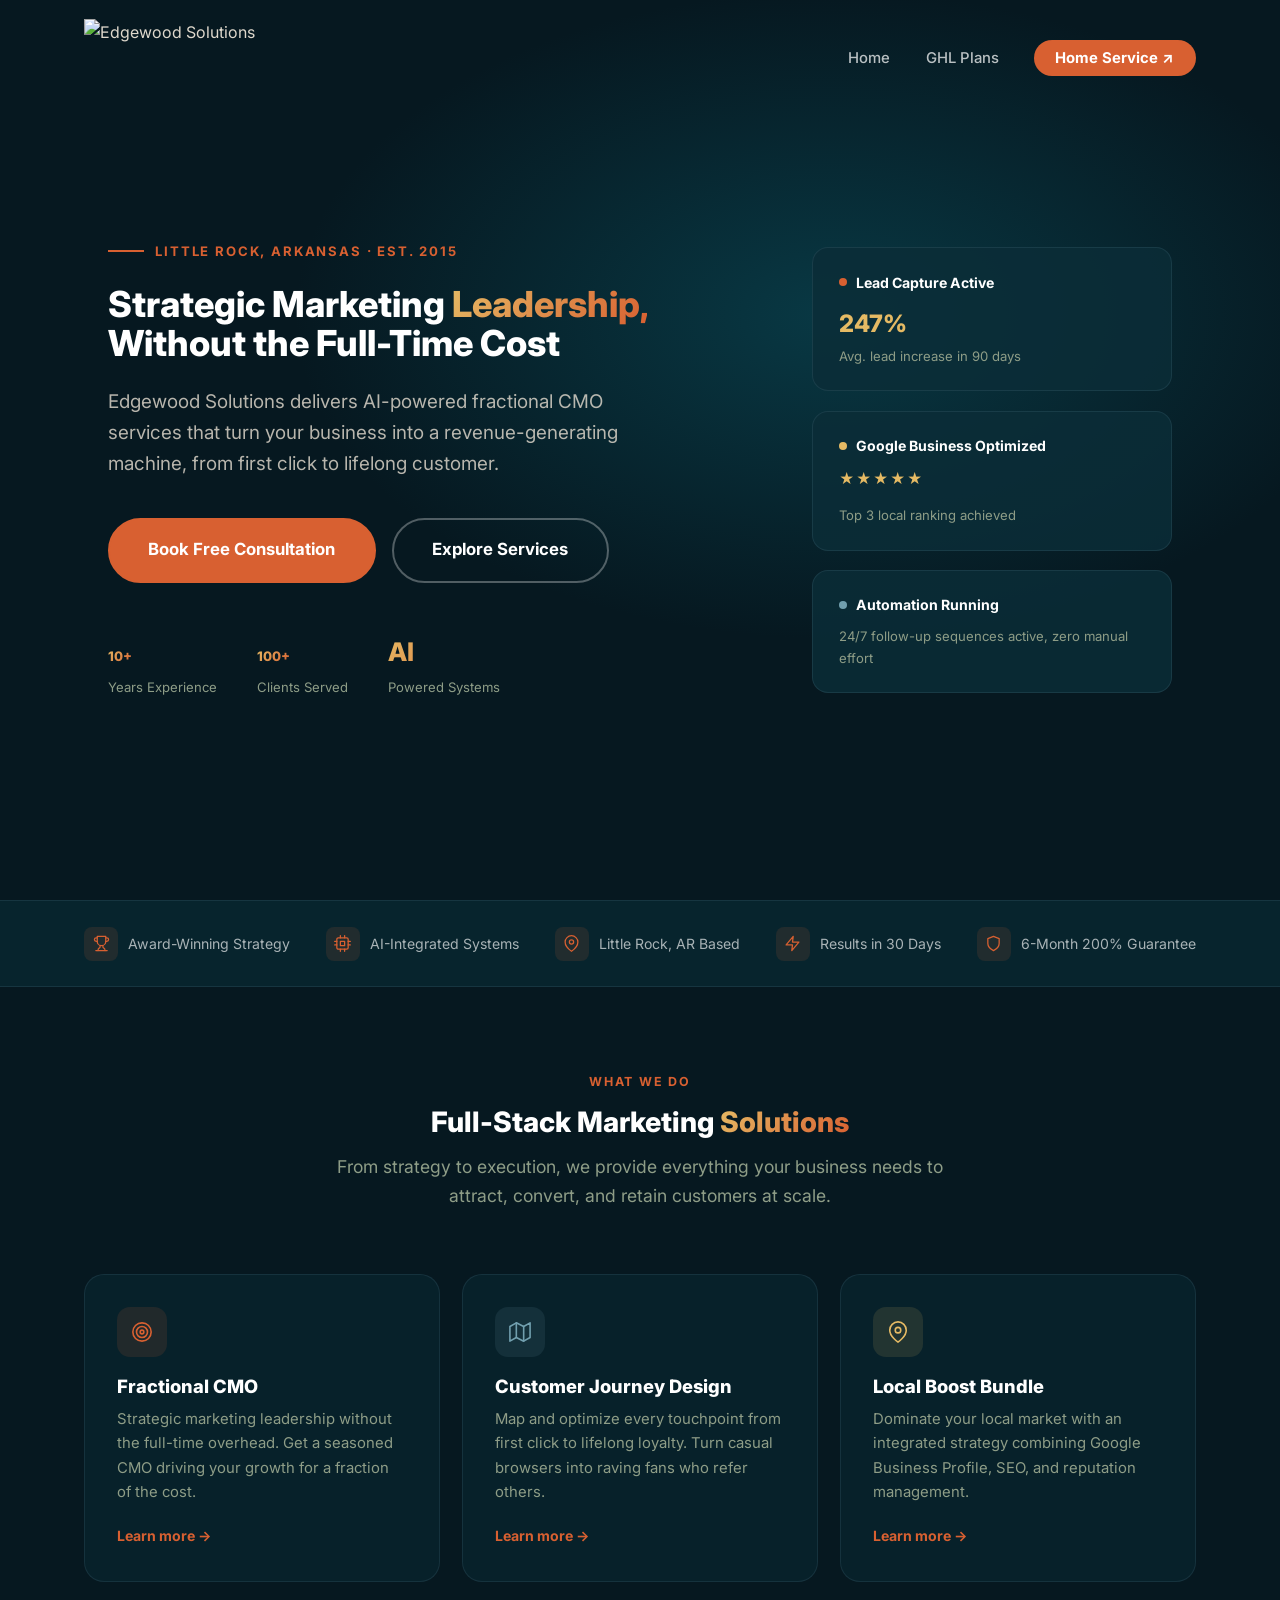
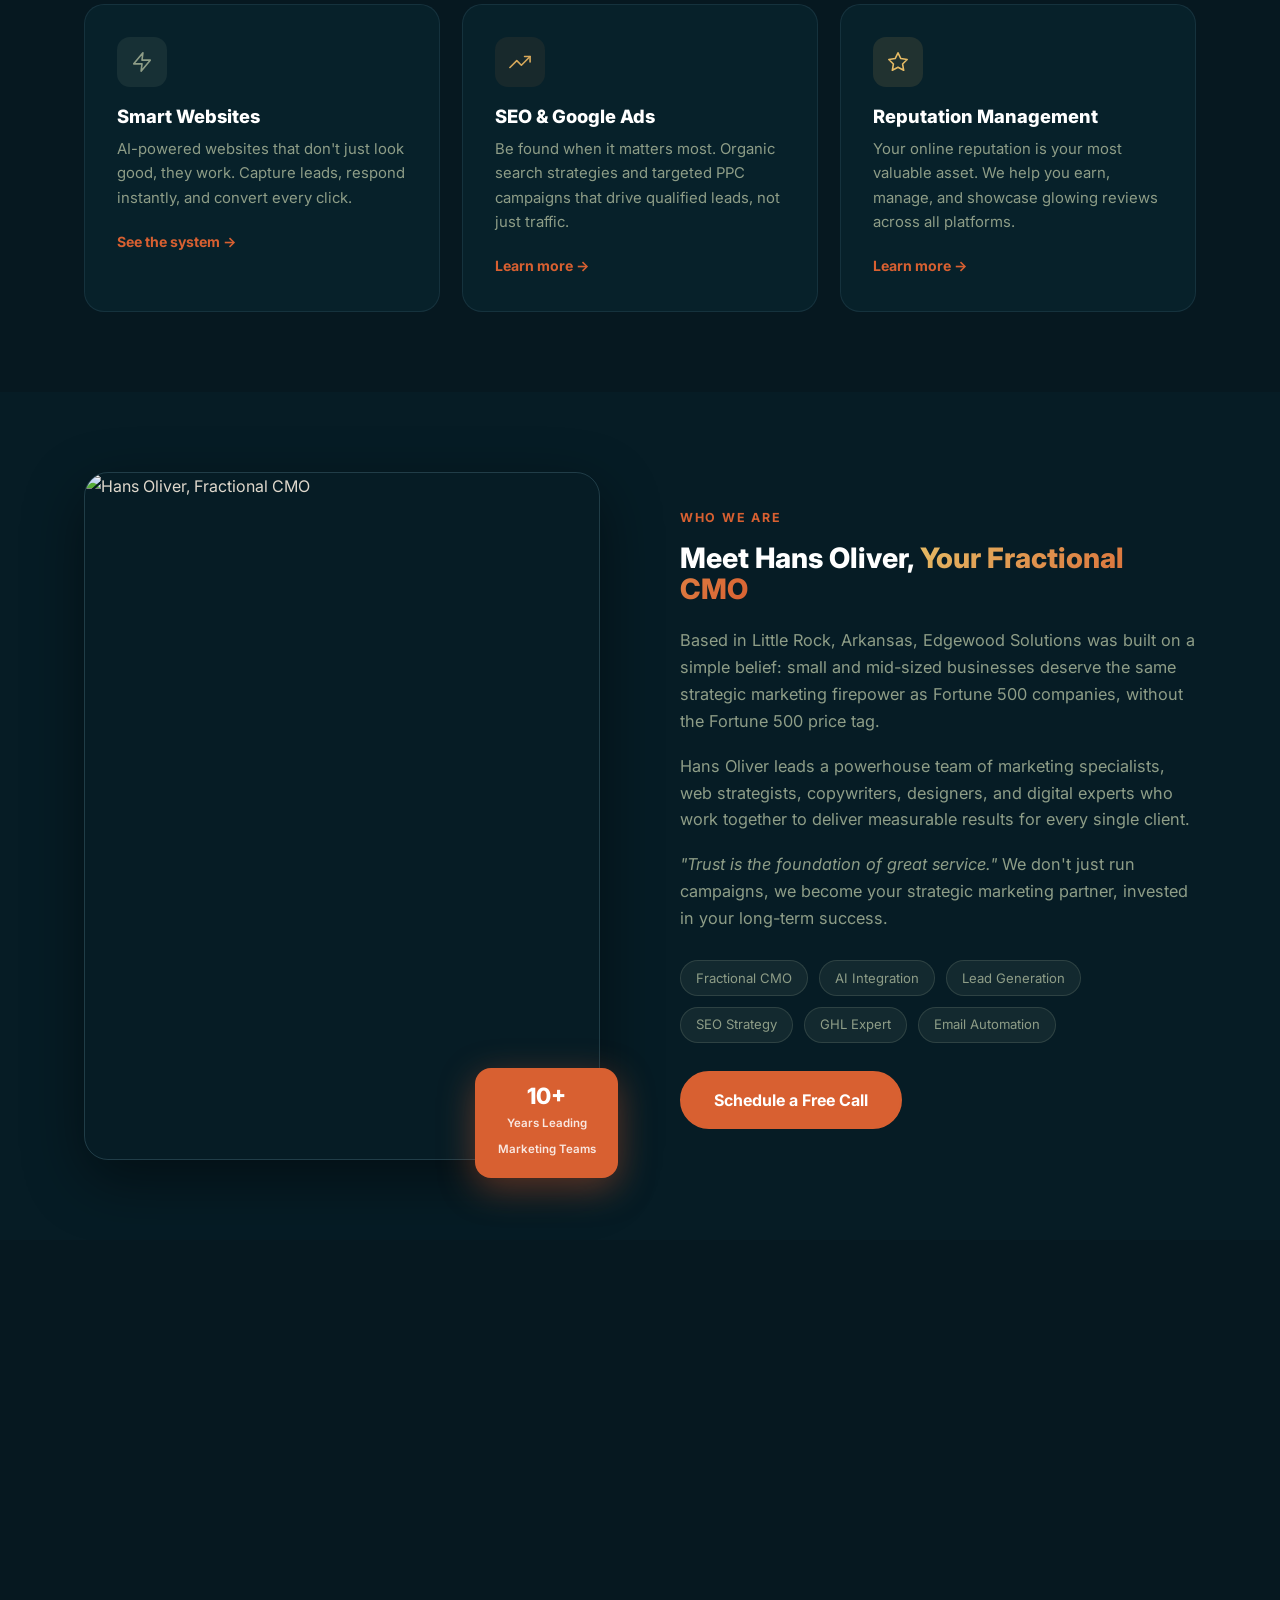
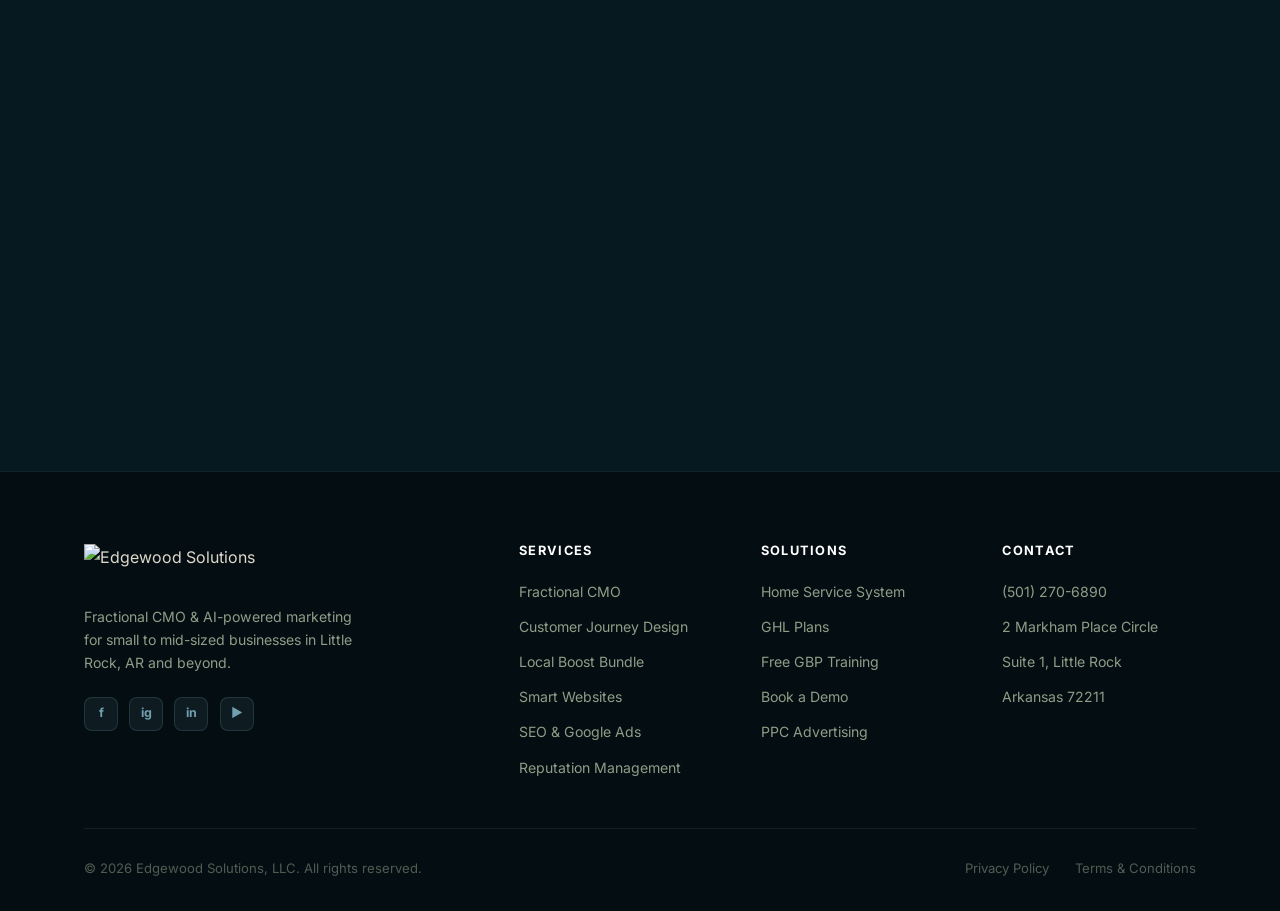
==== index.html @ 224c8987 "Initial commit: Edgewood Solutions multi-page website - Homepage (index.html) with hero, services, a" ====
<!DOCTYPE html>
<html lang="en">
<head>
  <meta charset="UTF-8">
  <meta name="viewport" content="width=device-width, initial-scale=1.0">
  <meta name="theme-color" content="#061820">
  <link rel="preload" href="https://fonts.googleapis.com/css2?family=Inter:ital,wght@0,400;0,500;0,600;0,700;0,800;1,400&display=swap" as="style">
  <link rel="dns-prefetch" href="https://fonts.gstatic.com">
  <meta name="description" content="Edgewood Solutions | Fractional CMO & AI-powered marketing for small to mid-sized businesses in Little Rock, AR. Strategy. Automation. Results.">
  <title>Edgewood Solutions | Fractional CMO & AI Marketing</title>
  <link rel="preconnect" href="https://fonts.googleapis.com">
  <link rel="preconnect" href="https://fonts.gstatic.com" crossorigin>
  <link href="https://fonts.googleapis.com/css2?family=Inter:ital,wght@0,400;0,500;0,600;0,700;0,800;1,400&display=swap" rel="stylesheet">
  <link rel="stylesheet" href="styles.css">
</head>
<body>

  <!-- ═══════════ NAV ═══════════ -->
  <nav class="nav" id="nav">
    <div class="container">
      <div class="nav-inner">
        <a href="index.html" class="nav-logo"><img src="https://assets.cdn.filesafe.space/QDSZn5QTCei2eQewqgYL/media/691e3390840ed1156441e864.png" alt="Edgewood Solutions" class="logo-img"></a>
        <ul class="nav-links" id="navLinks">
          <li><a href="index.html">Home</a></li>
          <li><a href="ghl-plans.html">GHL Plans</a></li>
          <li><a href="home-service.html" class="nav-btn">Home Service ↗</a></li>
        </ul>
        <div class="nav-toggle" id="navToggle"><span></span><span></span><span></span></div>
      </div>
    </div>
  </nav>

  <!-- ═══════════ HERO ═══════════ -->
  <section class="hero">
    <div class="hero-bg"></div>
    <div class="hero-grid"></div>
    <div class="container hero-container">
      <div class="hero-text">
        <div class="hero-eyebrow"><span>Little Rock, Arkansas · Est. 2015</span></div>
        <h1>Strategic Marketing <span class="g-orange">Leadership,</span> Without the Full-Time Cost</h1>
        <p>Edgewood Solutions delivers AI-powered fractional CMO services that turn your business into a revenue-generating machine, from first click to lifelong customer.</p>
        <div class="hero-cta">
          <a href="https://calendly.com" class="btn btn-primary btn-lg">Book Free Consultation</a>
          <a href="#services" class="btn btn-outline btn-lg">Explore Services</a>
        </div>
        <div class="hero-stats">
          <div class="hero-stat">
            <strong><span class="g-orange" data-count="10" data-suffix="+">10+</span></strong>
            <span>Years Experience</span>
          </div>
          <div class="hero-stat">
            <strong><span class="g-orange" data-count="100" data-suffix="+">100+</span></strong>
            <span>Clients Served</span>
          </div>
          <div class="hero-stat">
            <strong class="g-orange">AI</strong>
            <span>Powered Systems</span>
          </div>
        </div>
      </div>

      <div class="hero-cards">
        <div class="h-card">
          <div class="h-card-head">
            <div class="h-card-dot" style="background:#d86031;"></div>
            <span>Lead Capture Active</span>
          </div>
          <div class="big">247%</div>
          <div class="sm">Avg. lead increase in 90 days</div>
        </div>
        <div class="h-card">
          <div class="h-card-head">
            <div class="h-card-dot" style="background:#e5ba64;"></div>
            <span>Google Business Optimized</span>
          </div>
          <div class="stars">★★★★★</div>
          <div class="sm" style="margin-top:.4rem;">Top 3 local ranking achieved</div>
        </div>
        <div class="h-card">
          <div class="h-card-head">
            <div class="h-card-dot" style="background:#719fae;"></div>
            <span>Automation Running</span>
          </div>
          <div class="sm" style="margin-top:.2rem;">24/7 follow-up sequences active, zero manual effort</div>
        </div>
      </div>
    </div>
  </section>

  <!-- ═══════════ TRUST BAR ═══════════ -->
  <div class="trust-bar">
    <div class="container">
      <div class="trust-bar-inner">
        <div class="t-item"><div class="t-icon"><svg width="17" height="17" viewBox="0 0 24 24" fill="none" stroke="currentColor" stroke-width="1.8" stroke-linecap="round" stroke-linejoin="round"><path d="M6 9H4.5a2.5 2.5 0 010-5H6"/><path d="M18 9h1.5a2.5 2.5 0 000-5H18"/><path d="M4 22h16"/><path d="M10 14.66V17c0 .55-.47.98-.97 1.21C7.85 18.75 7 20.24 7 22"/><path d="M14 14.66V17c0 .55.47.98.97 1.21C16.15 18.75 17 20.24 17 22"/><path d="M18 2H6v7a6 6 0 0012 0V2z"/></svg></div><span>Award-Winning Strategy</span></div>
        <div class="t-item"><div class="t-icon"><svg width="17" height="17" viewBox="0 0 24 24" fill="none" stroke="currentColor" stroke-width="1.8" stroke-linecap="round" stroke-linejoin="round"><rect x="4" y="4" width="16" height="16" rx="2"/><rect x="9" y="9" width="6" height="6"/><line x1="9" y1="1" x2="9" y2="4"/><line x1="15" y1="1" x2="15" y2="4"/><line x1="9" y1="20" x2="9" y2="23"/><line x1="15" y1="20" x2="15" y2="23"/><line x1="20" y1="9" x2="23" y2="9"/><line x1="20" y1="14" x2="23" y2="14"/><line x1="1" y1="9" x2="4" y2="9"/><line x1="1" y1="14" x2="4" y2="14"/></svg></div><span>AI-Integrated Systems</span></div>
        <div class="t-item"><div class="t-icon"><svg width="17" height="17" viewBox="0 0 24 24" fill="none" stroke="currentColor" stroke-width="1.8" stroke-linecap="round" stroke-linejoin="round"><path d="M21 10c0 7-9 13-9 13s-9-6-9-13a9 9 0 0118 0z"/><circle cx="12" cy="10" r="3"/></svg></div><span>Little Rock, AR Based</span></div>
        <div class="t-item"><div class="t-icon"><svg width="17" height="17" viewBox="0 0 24 24" fill="none" stroke="currentColor" stroke-width="1.8" stroke-linecap="round" stroke-linejoin="round"><polygon points="13 2 3 14 12 14 11 22 21 10 12 10 13 2"/></svg></div><span>Results in 30 Days</span></div>
        <div class="t-item"><div class="t-icon"><svg width="17" height="17" viewBox="0 0 24 24" fill="none" stroke="currentColor" stroke-width="1.8" stroke-linecap="round" stroke-linejoin="round"><path d="M12 22s8-4 8-10V5l-8-3-8 3v7c0 6 8 10 8 10z"/></svg></div><span>6-Month 200% Guarantee</span></div>
      </div>
    </div>
  </div>

  <!-- ═══════════ SERVICES ═══════════ -->
  <section class="pad-section" id="services">
    <div class="container">
      <div class="s-header au">
        <div class="label">What We Do</div>
        <h2>Full-Stack Marketing <span class="g-orange">Solutions</span></h2>
        <p>From strategy to execution, we provide everything your business needs to attract, convert, and retain customers at scale.</p>
      </div>
      <div class="services-grid">
        <div class="s-card au">
          <div class="s-icon" style="background:rgba(216,96,49,.12);color:#d86031;"><svg width="22" height="22" viewBox="0 0 24 24" fill="none" stroke="currentColor" stroke-width="1.75" stroke-linecap="round" stroke-linejoin="round"><circle cx="12" cy="12" r="10"/><circle cx="12" cy="12" r="6"/><circle cx="12" cy="12" r="2"/></svg></div>
          <h3>Fractional CMO</h3>
          <p>Strategic marketing leadership without the full-time overhead. Get a seasoned CMO driving your growth for a fraction of the cost.</p>
          <a href="#" class="s-link">Learn more →</a>
        </div>
        <div class="s-card au">
          <div class="s-icon" style="background:rgba(113,159,174,.12);color:#719fae;"><svg width="22" height="22" viewBox="0 0 24 24" fill="none" stroke="currentColor" stroke-width="1.75" stroke-linecap="round" stroke-linejoin="round"><polygon points="1 6 1 22 8 18 16 22 23 18 23 2 16 6 8 2 1 6"/><line x1="8" y1="2" x2="8" y2="18"/><line x1="16" y1="6" x2="16" y2="22"/></svg></div>
          <h3>Customer Journey Design</h3>
          <p>Map and optimize every touchpoint from first click to lifelong loyalty. Turn casual browsers into raving fans who refer others.</p>
          <a href="#" class="s-link">Learn more →</a>
        </div>
        <div class="s-card au">
          <div class="s-icon" style="background:rgba(229,186,100,.12);color:#e5ba64;"><svg width="22" height="22" viewBox="0 0 24 24" fill="none" stroke="currentColor" stroke-width="1.75" stroke-linecap="round" stroke-linejoin="round"><path d="M21 10c0 7-9 13-9 13s-9-6-9-13a9 9 0 0118 0z"/><circle cx="12" cy="10" r="3"/></svg></div>
          <h3>Local Boost Bundle</h3>
          <p>Dominate your local market with an integrated strategy combining Google Business Profile, SEO, and reputation management.</p>
          <a href="#" class="s-link">Learn more →</a>
        </div>
        <div class="s-card au">
          <div class="s-icon" style="background:rgba(142,157,135,.12);color:#8e9d87;"><svg width="22" height="22" viewBox="0 0 24 24" fill="none" stroke="currentColor" stroke-width="1.75" stroke-linecap="round" stroke-linejoin="round"><polygon points="13 2 3 14 12 14 11 22 21 10 12 10 13 2"/></svg></div>
          <h3>Smart Websites</h3>
          <p>AI-powered websites that don't just look good, they work. Capture leads, respond instantly, and convert every click.</p>
          <a href="home-service.html" class="s-link">See the system →</a>
        </div>
        <div class="s-card au">
          <div class="s-icon" style="background:rgba(148,102,62,.12);color:#d8a95b;"><svg width="22" height="22" viewBox="0 0 24 24" fill="none" stroke="currentColor" stroke-width="1.75" stroke-linecap="round" stroke-linejoin="round"><polyline points="23 6 13.5 15.5 8.5 10.5 1 18"/><polyline points="17 6 23 6 23 12"/></svg></div>
          <h3>SEO &amp; Google Ads</h3>
          <p>Be found when it matters most. Organic search strategies and targeted PPC campaigns that drive qualified leads, not just traffic.</p>
          <a href="#" class="s-link">Learn more →</a>
        </div>
        <div class="s-card au">
          <div class="s-icon" style="background:rgba(216,168,91,.12);color:#e5ba64;"><svg width="22" height="22" viewBox="0 0 24 24" fill="none" stroke="currentColor" stroke-width="1.75" stroke-linecap="round" stroke-linejoin="round"><polygon points="12 2 15.09 8.26 22 9.27 17 14.14 18.18 21.02 12 17.77 5.82 21.02 7 14.14 2 9.27 8.91 8.26 12 2"/></svg></div>
          <h3>Reputation Management</h3>
          <p>Your online reputation is your most valuable asset. We help you earn, manage, and showcase glowing reviews across all platforms.</p>
          <a href="#" class="s-link">Learn more →</a>
        </div>
      </div>
    </div>
  </section>

  <!-- ═══════════ ABOUT ═══════════ -->
  <section class="pad-section" id="about" style="background:rgba(10,78,92,.08);">
    <div class="container">
      <div class="about-grid">
        <div class="about-img-wrap">
          <div class="about-img">
            <img src="https://assets.cdn.filesafe.space/QDSZn5QTCei2eQewqgYL/media/668ea87674ee2e7f65784c65.jpeg" alt="Hans Oliver, Fractional CMO" class="about-photo">
          </div>
          <div class="about-badge">
            <strong>10+</strong>
            <span>Years Leading<br>Marketing Teams</span>
          </div>
        </div>
        <div class="about-text au">
          <div class="label">Who We Are</div>
          <h2>Meet Hans Oliver, <span class="g-orange">Your Fractional CMO</span></h2>
          <p>Based in Little Rock, Arkansas, Edgewood Solutions was built on a simple belief: small and mid-sized businesses deserve the same strategic marketing firepower as Fortune 500 companies, without the Fortune 500 price tag.</p>
          <p>Hans Oliver leads a powerhouse team of marketing specialists, web strategists, copywriters, designers, and digital experts who work together to deliver measurable results for every single client.</p>
          <p><em>"Trust is the foundation of great service."</em> We don't just run campaigns, we become your strategic marketing partner, invested in your long-term success.</p>
          <div class="about-chips">
            <span class="chip">Fractional CMO</span>
            <span class="chip">AI Integration</span>
            <span class="chip">Lead Generation</span>
            <span class="chip">SEO Strategy</span>
            <span class="chip">GHL Expert</span>
            <span class="chip">Email Automation</span>
          </div>
          <a href="#" class="btn btn-primary">Schedule a Free Call</a>
        </div>
      </div>
    </div>
  </section>

  <!-- ═══════════ FREE TRAINING ═══════════ -->
  <section class="pad-section" id="training">
    <div class="container">
      <div class="training-card au">
        <div class="training-text">
          <span class="badge badge-gold" style="margin-bottom:1rem;">Free 5-Day Email Course</span>
          <h2>Master Your Google Business Profile, and Leave Competitors Behind</h2>
          <p>Hans Oliver has already made the costly mistakes so you don't have to. Join thousands of business owners getting his free 5-day training and discover exactly how to dominate local search.</p>
          <a href="#" class="btn btn-gold btn-lg" style="margin-top:.5rem;">YES! Send Me The Training →</a>
        </div>
        <div class="day-list">
          <div class="day-item au">
            <div class="day-num">01</div>
            <div class="day-body"><strong>Claim &amp; Rank</strong><span>Claim your profile and immediately improve your local search ranking</span></div>
          </div>
          <div class="day-item au">
            <div class="day-num">02</div>
            <div class="day-body"><strong>Complete &amp; Connect</strong><span>Profile completion strategies that make customers reach out instantly</span></div>
          </div>
          <div class="day-item au">
            <div class="day-num">03</div>
            <div class="day-body"><strong>Reviews &amp; Reputation</strong><span>Manage and leverage reviews to dominate first impressions</span></div>
          </div>
          <div class="day-item au">
            <div class="day-num">04</div>
            <div class="day-body"><strong>Convert &amp; Close</strong><span>Create compelling CTAs that turn profile visitors into paying customers</span></div>
          </div>
          <div class="day-item au">
            <div class="day-num">05</div>
            <div class="day-body"><strong>Maintain &amp; Dominate</strong><span>Keep your profile fresh and avoid the costly "set and forget" trap</span></div>
          </div>
        </div>
      </div>
    </div>
  </section>

  <!-- ═══════════ TESTIMONIALS ═══════════ -->
  <section class="pad-section" id="testimonials" style="background:rgba(10,78,92,.07);">
    <div class="container">
      <div class="s-header au">
        <div class="label">Client Stories</div>
        <h2>Results That <span class="g-orange">Speak for Themselves</span></h2>
        <p>Real businesses, real results, from tradespeople to service providers across Arkansas and beyond.</p>
      </div>
      <div class="testi-grid">
        <div class="testi-card au">
          <div class="stars">★★★★★</div>
          <p class="testi-text">"The team completely transformed our online presence. Their web development and SEO expertise accelerated our timelines and significantly improved our traffic and sales, I wish we'd found them sooner."</p>
          <div class="testi-author">
            <div class="testi-av">J</div>
            <div class="testi-info"><strong>Joe M.</strong><span>HVAC Business Owner</span></div>
          </div>
        </div>
        <div class="testi-card au">
          <div class="stars">★★★★★</div>
          <p class="testi-text">"Hans gets it. This isn't corporate nonsense, this is what actually works for guys like me. The automation system paid for itself twice over from a single recovered job. Total game changer."</p>
          <div class="testi-author">
            <div class="testi-av">D</div>
            <div class="testi-info"><strong>Dan M.</strong><span>Master Electrician</span></div>
          </div>
        </div>
        <div class="testi-card au">
          <div class="stars">★★★★★</div>
          <p class="testi-text">"What sets Edgewood apart is access. You can actually ask questions and get real answers from the people running your marketing. That kind of direct consultation and strategic guidance is truly rare."</p>
          <div class="testi-author">
            <div class="testi-av">M</div>
            <div class="testi-info"><strong>Micah S.</strong><span>Service Business Owner</span></div>
          </div>
        </div>
      </div>
    </div>
  </section>

  <!-- ═══════════ GHL CALLOUT ═══════════ -->
  <section class="pad-section">
    <div class="container">
      <div style="display:grid; grid-template-columns:1fr 1fr; gap:1.4rem; align-items:stretch;">
        <div class="s-card au" style="background:linear-gradient(135deg,rgba(10,78,92,.7),rgba(13,76,82,.5)); border-color:rgba(113,159,174,.25); display:flex; flex-direction:column; justify-content:space-between;">
          <div>
            <span class="badge badge-steel" style="margin-bottom:1.2rem;">Platform</span>
            <h3 style="font-size:1.2rem; margin-bottom:.9rem;">Power Your Business<br>with <span class="g-blue">GoHighLevel</span></h3>
            <p style="margin-bottom:1.6rem;">The all-in-one CRM, automation, and marketing platform, set up and managed by Edgewood's certified experts so you never have to figure it out alone.</p>
          </div>
          <a href="ghl-plans.html" class="btn btn-outline">View GHL Plans →</a>
        </div>
        <div class="s-card au" style="background:linear-gradient(135deg,rgba(216,96,49,.15),rgba(13,47,56,.7)); border-color:rgba(216,96,49,.28); display:flex; flex-direction:column; justify-content:space-between;">
          <div>
            <span class="badge badge-orange" style="margin-bottom:1.2rem;">Home Service</span>
            <h3 style="font-size:1.2rem; margin-bottom:.9rem;">Plumbers, Electricians &amp;<br>HVAC <span class="g-orange">Built for You</span></h3>
            <p style="margin-bottom:1.6rem;">Our complete lead-capture and automation system built specifically for tradespeople. Never miss another call. Never lose another job. $497 one-time setup.</p>
          </div>
          <a href="home-service.html" class="btn btn-primary">Get the System →</a>
        </div>
      </div>
    </div>
  </section>

  <!-- ═══════════ CTA ═══════════ -->
  <section class="pad-section">
    <div class="container">
      <div class="cta-strip au">
        <span class="badge badge-orange" style="margin-bottom:1.4rem;">Ready to Grow?</span>
        <h2>Let's Build Your <span class="g-orange">Marketing Machine</span></h2>
        <p>Schedule a free strategy consultation and discover exactly how Edgewood Solutions can accelerate your business growth, with zero obligation.</p>
        <div class="cta-btns">
          <a href="#" class="btn btn-primary btn-lg">Book Free Consultation</a>
          <a href="home-service.html" class="btn btn-outline btn-lg">View Home Service System</a>
        </div>
      </div>
    </div>
  </section>

  <!-- ═══════════ FOOTER ═══════════ -->
  <footer class="footer">
    <div class="container">
      <div class="footer-grid">
        <div class="f-brand">
          <div class="nav-logo"><img src="https://assets.cdn.filesafe.space/QDSZn5QTCei2eQewqgYL/media/691e3390840ed1156441e864.png" alt="Edgewood Solutions" class="logo-img logo-img-lg"></div>
          <p>Fractional CMO &amp; AI-powered marketing for small to mid-sized businesses in Little Rock, AR and beyond.</p>
          <div class="f-socials">
            <a href="#" class="f-soc" title="Facebook">f</a>
            <a href="#" class="f-soc" title="Instagram">ig</a>
            <a href="#" class="f-soc" title="LinkedIn">in</a>
            <a href="#" class="f-soc" title="YouTube">▶</a>
          </div>
        </div>
        <div class="f-col">
          <h4>Services</h4>
          <ul class="f-links">
            <li><a href="#">Fractional CMO</a></li>
            <li><a href="#">Customer Journey Design</a></li>
            <li><a href="#">Local Boost Bundle</a></li>
            <li><a href="#">Smart Websites</a></li>
            <li><a href="#">SEO &amp; Google Ads</a></li>
            <li><a href="#">Reputation Management</a></li>
          </ul>
        </div>
        <div class="f-col">
          <h4>Solutions</h4>
          <ul class="f-links">
            <li><a href="home-service.html">Home Service System</a></li>
            <li><a href="ghl-plans.html">GHL Plans</a></li>
            <li><a href="#training">Free GBP Training</a></li>
            <li><a href="#">Book a Demo</a></li>
            <li><a href="#">PPC Advertising</a></li>
          </ul>
        </div>
        <div class="f-col">
          <h4>Contact</h4>
          <ul class="f-links">
            <li><a href="tel:5012706890">(501) 270-6890</a></li>
            <li><a href="#">2 Markham Place Circle</a></li>
            <li><a href="#">Suite 1, Little Rock</a></li>
            <li><a href="#">Arkansas 72211</a></li>
          </ul>
        </div>
      </div>
      <div class="footer-bottom">
        <p>© 2026 Edgewood Solutions, LLC. All rights reserved.</p>
        <p>
          <a href="#" style="margin-right:1.4rem;">Privacy Policy</a>
          <a href="#">Terms &amp; Conditions</a>
        </p>
      </div>
    </div>
  </footer>

  <script src="main.js"></script>
</body>
</html>
---- styles.css ----
/* =====================================================
   EDGEWOOD SOLUTIONS — Main Stylesheet
   ===================================================== */

:root {
  --clr-primary:      #0a4e5c;
  --clr-primary-dark: #0d4c52;
  --clr-accent:       #d86031;
  --clr-gold:         #e5ba64;
  --clr-amber:        #d8a95b;
  --clr-steel:        #719fae;
  --clr-sage:         #8e9d87;
  --clr-earth:        #94663e;

  --clr-bg:           #061820;
  --clr-bg-card:      #0b2d38;
  --clr-text:         #dfd8cc;
  --clr-text-muted:   #8e9d87;
  --clr-white:        #ffffff;
  --clr-border:       rgba(113,159,174,0.14);

  --font-heading: 'Inter', 'Helvetica Neue', Helvetica, sans-serif;
  --font-body:    'Inter', 'Helvetica Neue', Helvetica, sans-serif;
  --max-w: 1160px;
  --ease: 0.3s ease;
}

*, *::before, *::after { margin: 0; padding: 0; box-sizing: border-box; }
html { scroll-behavior: smooth; }

body {
  font-family: var(--font-body);
  background: var(--clr-bg);
  color: var(--clr-text);
  line-height: 1.65;
  overflow-x: hidden;
}

h1,h2,h3,h4,h5 {
  font-family: var(--font-heading);
  font-weight: 800;
  line-height: 1.1;
  color: var(--clr-white);
}
h1 { font-size: clamp(1.75rem, 2.8vw, 2.5rem); }
h2 { font-size: clamp(1.4rem, 2.2vw, 1.9rem); }
h3 { font-size: clamp(1rem, 1.4vw, 1.15rem); }
h4 { font-size: .93rem; }

p { color: var(--clr-text-muted); font-size: 1.05rem; }
a { text-decoration: none; color: inherit; transition: var(--ease); }
img { max-width: 100%; height: auto; display: block; }

.container { max-width: var(--max-w); margin: 0 auto; padding: 0 1.5rem; }
.pad-section { padding: 80px 0; }
.pad-sm { padding: 48px 0; }

/* ── BUTTONS ── */
.btn {
  display: inline-flex; align-items: center; gap: 0.5rem;
  padding: 0.85rem 2rem; border-radius: 50px;
  font-family: var(--font-heading); font-weight: 700; font-size: 1rem;
  border: 2px solid transparent; cursor: pointer; transition: var(--ease);
  white-space: nowrap;
}
.btn-lg { padding: 1.05rem 2.4rem; font-size: 1.05rem; }

.btn-primary { background: var(--clr-accent); color: #fff; border-color: var(--clr-accent); }
.btn-primary:hover { background: transparent; color: var(--clr-accent); box-shadow: 0 12px 32px rgba(216,96,49,.3); transform: translateY(-2px); }

.btn-outline { background: transparent; color: #fff; border-color: rgba(255,255,255,.3); }
.btn-outline:hover { border-color: #fff; background: rgba(255,255,255,.08); }

.btn-gold { background: var(--clr-gold); color: var(--clr-bg); border-color: var(--clr-gold); }
.btn-gold:hover { background: var(--clr-amber); border-color: var(--clr-amber); transform: translateY(-2px); box-shadow: 0 12px 32px rgba(229,186,100,.35); }

.btn-white { background: #fff; color: var(--clr-bg); border-color: #fff; }
.btn-white:hover { background: transparent; color: #fff; }

/* ── LABELS & BADGES ── */
.label {
  display: inline-block; font-family: var(--font-heading);
  font-size: 0.78rem; font-weight: 700; letter-spacing: .14em;
  text-transform: uppercase; color: var(--clr-accent);
  margin-bottom: .9rem;
}
.badge {
  display: inline-block; padding: .3rem .9rem; border-radius: 50px;
  font-size: .75rem; font-weight: 700; letter-spacing: .06em; text-transform: uppercase;
}
.badge-orange { background: rgba(216,96,49,.15); color: var(--clr-accent); border: 1px solid rgba(216,96,49,.3); }
.badge-gold   { background: rgba(229,186,100,.15); color: var(--clr-gold); border: 1px solid rgba(229,186,100,.3); }
.badge-steel  { background: rgba(113,159,174,.15); color: var(--clr-steel); border: 1px solid rgba(113,159,174,.3); }
.badge-sage   { background: rgba(142,157,135,.12); color: var(--clr-sage); border: 1px solid rgba(142,157,135,.25); }

/* ── GRADIENT TEXT ── */
.g-orange { background: linear-gradient(130deg, var(--clr-gold), var(--clr-accent)); -webkit-background-clip: text; -webkit-text-fill-color: transparent; background-clip: text; }
.g-blue   { background: linear-gradient(130deg, var(--clr-steel), var(--clr-sage)); -webkit-background-clip: text; -webkit-text-fill-color: transparent; background-clip: text; }

/* ── NAV ── */
.nav {
  position: fixed; top: 0; left: 0; right: 0; z-index: 999;
  padding: 1.2rem 0; transition: var(--ease);
}
.nav.scrolled {
  background: rgba(6,24,32,.97);
  padding: .75rem 0;
  border-bottom: 1px solid var(--clr-border);
}
.nav-inner { display: flex; align-items: center; justify-content: space-between; }
.nav-logo { display: flex; align-items: center; }
.logo-img { height: 76px; width: auto; display: block; object-fit: contain; }
.logo-img-lg { height: 46px; }
.nav-links { display: flex; align-items: center; gap: 2.2rem; list-style: none; }
.nav-links a { font-size: .93rem; font-weight: 500; color: rgba(255,255,255,.72); }
.nav-links a:hover { color: #fff; }
.nav-links .nav-btn {
  background: var(--clr-accent); color: #fff !important;
  padding: .55rem 1.35rem; border-radius: 50px; font-weight: 700;
}
.nav-links .nav-btn:hover { background: #e8743e; }
.nav-links .nav-btn-gold { background: #d8a95b !important; color: #fff !important; }
.nav-links .nav-btn-gold:hover { background: #c9953f !important; }

.nav-toggle { display: none; flex-direction: column; gap: 5px; cursor: pointer; }
.nav-toggle span { width: 24px; height: 2px; background: #fff; border-radius: 2px; transition: var(--ease); }
.nav-toggle.open span:nth-child(1) { transform: translateY(7px) rotate(45deg); }
.nav-toggle.open span:nth-child(2) { opacity: 0; }
.nav-toggle.open span:nth-child(3) { transform: translateY(-7px) rotate(-45deg); }

/* ── SECTION HEADER ── */
.s-header { text-align: center; max-width: 640px; margin: 0 auto 4rem; }
.s-header p { margin-top: .9rem; font-size: 1.1rem; }

/* ── HERO (HOME) ── */
.hero {
  min-height: 100vh; display: flex; align-items: center;
  padding: 130px 0 90px; position: relative; overflow: hidden;
}
.hero-bg {
  position: absolute; inset: 0; z-index: 0;
  background:
    radial-gradient(ellipse 70% 60% at 65% 35%, rgba(10,78,92,.6), transparent 60%),
    var(--clr-bg);
}
.hero-grid { display: none; }
.hero-container { position: relative; z-index: 1; display: flex; align-items: center; gap: 4rem; }
.hero-text { flex: 1; max-width: 640px; }
.hero-eyebrow { display: flex; align-items: center; gap: .7rem; margin-bottom: 1.4rem; }
.hero-eyebrow::before { content:''; width: 36px; height: 2px; background: var(--clr-accent); flex-shrink: 0; }
.hero-eyebrow span { font-size: .82rem; font-weight: 700; letter-spacing: .14em; text-transform: uppercase; color: var(--clr-accent); }
.hero-text h1 { margin-bottom: 1.4rem; }
.hero-text p { font-size: 1.18rem; color: rgba(223,216,204,.82); max-width: 540px; margin-bottom: 2.4rem; }
.hero-cta { display: flex; flex-wrap: wrap; gap: 1rem; margin-bottom: 3rem; }
.hero-stats { display: flex; flex-wrap: wrap; gap: 2.5rem; }
.hero-stat strong { display: block; font-family: var(--font-heading); font-size: 1.6rem; font-weight: 800; }
.hero-stat span { font-size: .82rem; color: var(--clr-text-muted); }

.hero-cards { width: 360px; flex-shrink: 0; display: flex; flex-direction: column; gap: 1.2rem; }
.h-card {
  background: rgba(11,45,56,.85);
  border: 1px solid var(--clr-border); border-radius: 16px; padding: 1.4rem 1.6rem;
}
.h-card-head { display: flex; align-items: center; gap: .6rem; margin-bottom: .6rem; }
.h-card-dot { width: 8px; height: 8px; border-radius: 50%; animation: blink 2s infinite; }
.h-card-head span { font-family: var(--font-heading); font-weight: 700; font-size: .88rem; color: #fff; }
@keyframes blink { 0%,100%{opacity:1} 50%{opacity:.35} }
.h-card .big { font-family: var(--font-heading); font-size: 1.5rem; font-weight: 800; color: var(--clr-gold); }
.h-card .sm { font-size: .82rem; color: var(--clr-text-muted); margin-top: .2rem; }
.h-card .stars { color: var(--clr-gold); font-size: .92rem; letter-spacing: 2px; }

/* ── TRUST BAR ── */
.trust-bar {
  background: rgba(10,78,92,.22); border-top: 1px solid var(--clr-border); border-bottom: 1px solid var(--clr-border);
  padding: 1.6rem 0;
}
.trust-bar-inner { display: flex; flex-wrap: wrap; align-items: center; justify-content: space-between; gap: 1.2rem; }
.t-item { display: flex; align-items: center; gap: .65rem; font-size: .88rem; color: rgba(255,255,255,.65); }
.t-icon {
  width: 34px; height: 34px; border-radius: 8px;
  background: rgba(216,96,49,.12); display: flex; align-items: center; justify-content: center;
  color: var(--clr-accent); font-size: .95rem; flex-shrink: 0;
}

/* ── SERVICE CARDS ── */
.services-grid { display: grid; grid-template-columns: repeat(auto-fit, minmax(310px,1fr)); gap: 1.4rem; }
.s-card {
  background: rgba(11,45,56,.45); border: 1px solid var(--clr-border);
  border-radius: 20px; padding: 2rem; transition: var(--ease); position: relative; overflow: hidden;
}
.s-card::after {
  content:''; position: absolute; top:0; left:0; right:0; height:2px;
  background: linear-gradient(90deg, var(--clr-accent), var(--clr-gold));
  transform: scaleX(0); transition: var(--ease);
}
.s-card:hover { border-color: rgba(113,159,174,.28); transform: translateY(-5px); background: rgba(11,45,56,.7); }
.s-card:hover::after { transform: scaleX(1); }
.s-icon { width: 50px; height: 50px; border-radius: 13px; display: flex; align-items: center; justify-content: center; margin-bottom: 1.2rem; }
.s-card h3 { font-size: 1.15rem; margin-bottom: .65rem; }
.s-card p { font-size: .93rem; }
.s-link { display: inline-flex; align-items: center; gap: .35rem; margin-top: 1.2rem; font-size: .88rem; font-weight: 700; color: var(--clr-accent); }
.s-link:hover { gap: .65rem; }

/* ── ABOUT ── */
.about-grid { display: grid; grid-template-columns: 1fr 1fr; gap: 5rem; align-items: center; }
.about-img-wrap { position: relative; }
.about-img {
  width: 100%; aspect-ratio: 3/4; border-radius: 24px;
  border: 1px solid rgba(113,159,174,.25);
  overflow: hidden; position: relative;
  box-shadow: 0 20px 60px rgba(0,0,0,.45);
}
.about-photo {
  width: 100%; height: 100%; object-fit: cover; object-position: top center;
  display: block; transition: transform .5s ease;
}
.about-photo:hover { transform: scale(1.03); }
.about-badge {
  position: absolute; bottom: -18px; right: -18px;
  background: var(--clr-accent); color: #fff;
  border-radius: 16px; padding: 1.1rem 1.4rem; text-align: center;
  box-shadow: 0 10px 36px rgba(216,96,49,.42);
}
.about-badge strong { display: block; font-family: var(--font-heading); font-size: 1.4rem; font-weight: 800; line-height: 1; }
.about-badge span { font-size: .72rem; font-weight: 600; opacity: .85; }
.about-text h2 { margin-bottom: 1.4rem; }
.about-text p { margin-bottom: 1.1rem; font-size: 1.02rem; }
.about-chips { display: flex; flex-wrap: wrap; gap: .65rem; margin: 1.8rem 0; }
.chip { padding: .38rem .95rem; border-radius: 50px; font-size: .82rem; color: var(--clr-sage); background: rgba(142,157,135,.1); border: 1px solid rgba(142,157,135,.22); }

/* ── TRAINING ── */
.training-card {
  background: linear-gradient(135deg, rgba(10,78,92,.8), rgba(13,76,82,.55));
  border: 1px solid rgba(113,159,174,.2); border-radius: 28px; padding: 3.5rem 4rem;
  display: grid; grid-template-columns: 1fr 1.15fr; gap: 4rem; align-items: center;
  position: relative; overflow: hidden;
}
.training-card::before {
  content:''; position: absolute; top: -90px; right: -90px;
  width: 320px; height: 320px; border-radius: 50%;
  background: radial-gradient(circle, rgba(229,186,100,.09), transparent);
}
.training-text h2 { margin-bottom: .9rem; }
.training-text p { margin-bottom: 1.8rem; font-size: 1.02rem; }
.day-list { display: flex; flex-direction: column; gap: .9rem; }
.day-item { display: flex; gap: .9rem; align-items: flex-start; }
.day-num {
  width: 30px; height: 30px; border-radius: 8px; flex-shrink: 0;
  background: rgba(229,186,100,.14); border: 1px solid rgba(229,186,100,.3);
  display: flex; align-items: center; justify-content: center;
  font-size: .72rem; font-weight: 800; color: var(--clr-gold);
}
.day-body strong { display: block; font-size: .88rem; color: #fff; margin-bottom: .15rem; }
.day-body span { font-size: .8rem; color: var(--clr-text-muted); }

/* ── TESTIMONIALS ── */
.testi-grid { display: grid; grid-template-columns: repeat(auto-fit, minmax(290px,1fr)); gap: 1.4rem; margin-top: 3.5rem; }
.testi-card { background: rgba(11,45,56,.5); border: 1px solid var(--clr-border); border-radius: 20px; padding: 2rem; }
.stars { color: var(--clr-gold); font-size: .88rem; margin-bottom: .9rem; letter-spacing: 2px; }
.testi-text { font-style: italic; font-size: .93rem; line-height: 1.7; margin-bottom: 1.4rem; }
.testi-author { display: flex; align-items: center; gap: .7rem; }
.testi-av {
  width: 40px; height: 40px; border-radius: 50%; flex-shrink: 0;
  background: linear-gradient(135deg, var(--clr-accent), var(--clr-earth));
  display: flex; align-items: center; justify-content: center;
  font-family: var(--font-heading); font-weight: 800; color: #fff;
}
.testi-info strong { display: block; font-size: .88rem; color: #fff; }
.testi-info span { font-size: .78rem; color: var(--clr-text-muted); }

/* ── CTA STRIP ── */
.cta-strip {
  background: linear-gradient(135deg, var(--clr-primary) 0%, var(--clr-primary-dark) 100%);
  border-radius: 28px; padding: 5rem 4rem; text-align: center; position: relative; overflow: hidden;
}
.cta-strip::before {
  content:''; position: absolute; top:-120px; left:-120px; width:450px; height:450px; border-radius:50%;
  background: radial-gradient(circle, rgba(216,96,49,.14), transparent);
}
.cta-strip::after {
  content:''; position: absolute; bottom:-120px; right:-120px; width:450px; height:450px; border-radius:50%;
  background: radial-gradient(circle, rgba(229,186,100,.1), transparent);
}
.cta-strip > * { position: relative; z-index: 1; }
.cta-strip h2 { font-size: clamp(1.4rem, 2.2vw, 1.9rem); margin-bottom: .9rem; }
.cta-strip p { font-size: 1.08rem; max-width: 520px; margin: 0 auto 2.4rem; }
.cta-btns { display: flex; justify-content: center; flex-wrap: wrap; gap: 1rem; }

/* ── FOOTER ── */
.footer { background: rgba(4,12,16,.8); border-top: 1px solid var(--clr-border); padding: 4.5rem 0 2rem; }
.footer-grid { display: grid; grid-template-columns: 2fr 1fr 1fr 1fr; gap: 3rem; margin-bottom: 3rem; }
.f-brand p { margin-top: .9rem; font-size: .88rem; max-width: 270px; }
.f-socials { display: flex; gap: .7rem; margin-top: 1.4rem; }
.f-soc {
  width: 34px; height: 34px; border-radius: 8px;
  background: rgba(113,159,174,.1); border: 1px solid rgba(113,159,174,.2);
  display: flex; align-items: center; justify-content: center;
  color: var(--clr-steel); font-size: .78rem; font-weight: 700; transition: var(--ease);
}
.f-soc:hover { background: var(--clr-accent); border-color: var(--clr-accent); color: #fff; }
.f-col h4 { font-size: .8rem; font-weight: 700; color: #fff; text-transform: uppercase; letter-spacing: .1em; margin-bottom: 1.2rem; }
.f-links { list-style: none; display: flex; flex-direction: column; gap: .55rem; }
.f-links a { font-size: .88rem; color: var(--clr-text-muted); }
.f-links a:hover { color: var(--clr-accent); }
.footer-bottom {
  border-top: 1px solid var(--clr-border); padding-top: 1.8rem;
  display: flex; align-items: center; justify-content: space-between; flex-wrap: wrap; gap: 1rem;
}
.footer-bottom p, .footer-bottom a { font-size: .82rem; color: rgba(142,157,135,.55); }
.footer-bottom a:hover { color: var(--clr-text-muted); }

/* ══════════════════════════════════════════
   HOME SERVICE PAGE
══════════════════════════════════════════ */
.hs-hero {
  min-height: 100vh; display: flex; align-items: center;
  padding: 130px 0 90px; position: relative; overflow: hidden; text-align: center;
}
.hs-hero-bg {
  position: absolute; inset: 0; z-index: 0;
  background:
    radial-gradient(ellipse 60% 65% at 50% 28%, rgba(216,96,49,.11), transparent 60%),
    var(--clr-bg);
}
.hs-hero-content { position: relative; z-index: 1; max-width: 820px; margin: 0 auto; }
.hs-hero h1 { margin: .6rem 0 1.4rem; }
.hs-hero p { font-size: 1.18rem; color: rgba(223,216,204,.82); max-width: 620px; margin: 0 auto 2.6rem; }
.hs-for { display: flex; flex-wrap: wrap; justify-content: center; gap: .65rem; margin-bottom: 2.8rem; }
.hs-hero-cta { display: flex; justify-content: center; flex-wrap: wrap; gap: 1rem; }
.total-val { margin-top: 2rem; font-size: .88rem; color: var(--clr-text-muted); }
.total-val strong { color: var(--clr-gold); }

/* Problem / Solution */
.ps-grid { display: grid; grid-template-columns: 1fr 1fr; gap: 1.5rem; align-items: stretch; }
.ps-box {
  border-radius: 20px; padding: 2rem 2.2rem 2.2rem;
  display: flex; flex-direction: column;
}
.ps-prob {
  background: rgba(148,102,62,.08);
  border: 1px solid rgba(148,102,62,.2);
  border-top: 2.5px solid rgba(216,96,49,.45);
}
.ps-sol {
  background: rgba(10,78,92,.28);
  border: 1px solid rgba(113,159,174,.18);
  border-top: 2.5px solid rgba(113,159,174,.45);
}
.ps-box h3 {
  min-height: 2.8rem;
  align-items: flex-start !important;
  margin-bottom: 1.4rem;
  padding-bottom: 1.2rem;
  border-bottom: 1px solid rgba(255,255,255,.06);
  line-height: 1.35;
}
.ps-list { list-style: none; display: flex; flex-direction: column; gap: .82rem; flex: 1; }
.ps-list li { display: flex; align-items: flex-start; gap: .75rem; font-size: .92rem; color: var(--clr-text-muted); line-height: 1.5; }
.ps-icon {
  width: 20px; height: 20px; border-radius: 50%; flex-shrink: 0; margin-top: 2px;
  display: flex; align-items: center; justify-content: center;
}
.ps-prob .ps-icon { background: rgba(216,96,49,.15); color: var(--clr-accent); }
.ps-sol  .ps-icon { background: rgba(113,159,174,.15); color: var(--clr-steel); }

.ps-heading {
  display: flex; align-items: flex-start; gap: .65rem;
  min-height: 2.8rem; line-height: 1.35;
  margin-bottom: 1.4rem; padding-bottom: 1.2rem;
  border-bottom: 1px solid rgba(255,255,255,.06);
}
.ps-heading-prob { color: var(--clr-amber); }
.ps-heading-sol  { color: var(--clr-steel); }
.ps-head-icon {
  width: 26px; height: 26px; border-radius: 50%; flex-shrink: 0;
  display: flex; align-items: center; justify-content: center;
  margin-top: 1px;
}
.ps-head-icon-prob { background: rgba(216,96,49,.12); border: 1.5px solid rgba(216,96,49,.3); }
.ps-head-icon-sol  { background: rgba(113,159,174,.12); border: 1.5px solid rgba(113,159,174,.3); }

/* Remove the old inline h3 rule that conflicts */
.ps-box h3 { min-height: unset; border-bottom: none; padding-bottom: 0; margin-bottom: 0; }

/* Feature cards */
.feat-grid { display: grid; grid-template-columns: repeat(auto-fit, minmax(330px,1fr)); gap: 1.4rem; margin-top: 3.5rem; }
.feat-card {
  background: rgba(11,45,56,.5); border: 1px solid var(--clr-border);
  border-radius: 20px; padding: 2rem; transition: var(--ease);
}
.feat-card:hover { border-color: rgba(229,186,100,.3); transform: translateY(-4px); }
.feat-top { display: flex; align-items: center; justify-content: space-between; margin-bottom: 1rem; }
.feat-ico { width: 46px; height: 46px; border-radius: 12px; display: flex; align-items: center; justify-content: center; }
.feat-val {
  font-family: var(--font-heading); font-size: .75rem; font-weight: 700;
  padding: .28rem .75rem; border-radius: 50px;
  background: rgba(216,96,49,.1); color: var(--clr-accent); border: 1px solid rgba(216,96,49,.22);
}
.feat-card h3 { font-size: 1.05rem; margin-bottom: .55rem; }
.feat-card p { font-size: .9rem; }

/* Pricing */
.price-wrap { max-width: 540px; margin: 3rem auto 0; }
.price-card {
  background: rgba(11,45,56,.82); border: 2px solid rgba(229,186,100,.35);
  border-radius: 28px; padding: 3rem; text-align: center; position: relative;
}
.price-badge {
  position: absolute; top: -14px; left: 50%; transform: translateX(-50%);
  background: var(--clr-gold); color: var(--clr-bg);
  font-family: var(--font-heading); font-size: .75rem; font-weight: 800;
  padding: .38rem 1.2rem; border-radius: 50px; text-transform: uppercase; letter-spacing: .06em; white-space: nowrap;
}
.p-old { font-size: 1.1rem; color: var(--clr-text-muted); text-decoration: line-through; margin-bottom: .4rem; }
.p-main { font-family: var(--font-heading); font-size: 3rem; font-weight: 800; color: #fff; line-height: 1; margin-bottom: .4rem; }
.p-main sub { font-size: 1.1rem; vertical-align: middle; }
.p-note { font-size: .88rem; margin-bottom: 2rem; }
.p-includes { list-style: none; display: flex; flex-direction: column; gap: .7rem; margin: 1.8rem 0; text-align: left; }
.p-includes li { display: flex; align-items: center; gap: .7rem; font-size: .93rem; color: var(--clr-text); }
.p-check { width: 20px; height: 20px; border-radius: 50%; background: rgba(113,159,174,.2); color: var(--clr-steel); display: flex; align-items: center; justify-content: center; font-size: .62rem; flex-shrink: 0; }
.p-total { background: rgba(229,186,100,.1); border: 1px solid rgba(229,186,100,.22); border-radius: 12px; padding: 1rem; margin-bottom: 2rem; }
.p-total span { font-size: .82rem; color: var(--clr-text-muted); }
.p-total strong { display: block; font-family: var(--font-heading); font-size: 1.3rem; color: var(--clr-gold); }

/* Guarantee */
.guar-card {
  background: linear-gradient(135deg, rgba(148,102,62,.14), rgba(11,45,56,.5));
  border: 1px solid rgba(148,102,62,.28); border-radius: 24px; padding: 3rem;
  display: flex; gap: 2.5rem; align-items: center;
}
.guar-emoji { flex-shrink: 0; display: flex; align-items: center; }
.guar-body h3 { margin-bottom: .75rem; }

/* FAQ */
.faq-wrap { max-width: 720px; margin: 3rem auto 0; display: flex; flex-direction: column; gap: .9rem; }
.faq-item { background: rgba(11,45,56,.5); border: 1px solid var(--clr-border); border-radius: 14px; overflow: hidden; }
.faq-q {
  width: 100%; display: flex; align-items: center; justify-content: space-between;
  padding: 1.2rem 1.5rem; background: none; border: none; cursor: pointer; text-align: left; gap: 1rem;
}
.faq-q-text { font-family: var(--font-heading); font-weight: 700; font-size: .93rem; color: #fff; }
.faq-arrow { color: var(--clr-steel); transition: var(--ease); flex-shrink: 0; font-size: 1rem; }
.faq-item.open .faq-arrow { transform: rotate(180deg); color: var(--clr-accent); }
.faq-a { max-height: 0; overflow: hidden; transition: max-height .35s ease, padding .35s ease; padding: 0 1.5rem; }
.faq-item.open .faq-a { max-height: 300px; padding: 0 1.5rem 1.2rem; }
.faq-a p { font-size: .9rem; }

/* ══════════════════════════════════════════
   GHL PLANS PAGE
══════════════════════════════════════════ */
.plans-hero {
  min-height: 72vh; display: flex; align-items: center;
  padding: 130px 0 80px; position: relative; overflow: hidden; text-align: center;
}
.plans-hero-bg {
  position: absolute; inset: 0; z-index: 0;
  background: radial-gradient(ellipse 55% 65% at 50% 38%, rgba(113,159,174,.14), transparent 58%), var(--clr-bg);
}
.plans-hero-content { position: relative; z-index: 1; max-width: 680px; margin: 0 auto; }
.plans-hero p { font-size: 1.12rem; margin: .9rem auto 0; max-width: 560px; }

/* Toggle */
.billing-toggle { display: flex; align-items: center; justify-content: center; gap: 1.2rem; margin: 2.5rem 0 3.5rem; }
.billing-toggle span { font-weight: 600; font-size: .93rem; color: rgba(255,255,255,.65); }
.billing-toggle span.active-label { color: #fff; }
.save-tag { background: rgba(216,96,49,.14); color: var(--clr-accent); padding: .22rem .7rem; border-radius: 50px; font-size: .75rem; font-weight: 700; }
.switch {
  width: 50px; height: 26px; background: rgba(113,159,174,.25); border: 1px solid rgba(113,159,174,.3);
  border-radius: 13px; position: relative; cursor: pointer; transition: var(--ease);
}
.switch-knob {
  position: absolute; top: 2px; left: 2px;
  width: 20px; height: 20px; border-radius: 50%; background: var(--clr-steel); transition: var(--ease);
}
.switch.yearly .switch-knob { left: calc(100% - 22px); background: var(--clr-gold); }
.switch.yearly { background: rgba(229,186,100,.2); }

/* Plan cards */
.plans-cards { display: grid; grid-template-columns: repeat(3,1fr); gap: 1.4rem; align-items: start; }
.plan-card {
  background: rgba(11,45,56,.5); border: 1px solid var(--clr-border);
  border-radius: 24px; padding: 2.4rem; position: relative; transition: var(--ease);
}
.plan-card:hover { transform: translateY(-5px); border-color: rgba(113,159,174,.3); }
.plan-card.featured {
  background: linear-gradient(145deg, rgba(10,78,92,.9), rgba(13,76,82,.75));
  border-color: rgba(229,186,100,.42); transform: scale(1.04);
}
.plan-card.featured:hover { transform: scale(1.04) translateY(-5px); }
.plan-pop {
  position: absolute; top: -13px; left: 50%; transform: translateX(-50%);
  background: var(--clr-gold); color: var(--clr-bg);
  font-family: var(--font-heading); font-size: .72rem; font-weight: 800;
  padding: .32rem 1rem; border-radius: 50px; text-transform: uppercase; letter-spacing: .06em; white-space: nowrap;
}
.plan-name { font-family: var(--font-heading); font-size: .82rem; font-weight: 700; text-transform: uppercase; letter-spacing: .12em; color: var(--clr-steel); margin-bottom: .4rem; }
.plan-name.gd { color: var(--clr-gold); }
.plan-desc { font-size: .88rem; margin-bottom: 1.8rem; padding-bottom: 1.8rem; border-bottom: 1px solid var(--clr-border); }
.plan-price { margin: 1.2rem 0; }
.plan-amount { font-family: var(--font-heading); font-size: 2.3rem; font-weight: 800; color: #fff; line-height: 1; }
.plan-amount sub { font-size: .9rem; color: var(--clr-text-muted); }
.plan-period { font-size: .84rem; color: var(--clr-text-muted); margin-top: .2rem; }
.plan-feats { list-style: none; display: flex; flex-direction: column; gap: .7rem; margin-bottom: 2.2rem; }
.plan-feats li { display: flex; align-items: flex-start; gap: .65rem; font-size: .88rem; color: var(--clr-text); }
.pf-check { width: 19px; height: 19px; border-radius: 50%; flex-shrink: 0; margin-top: 2px; display: flex; align-items: center; justify-content: center; font-size: .6rem; }
.pf-check.y  { background: rgba(113,159,174,.2); color: var(--clr-steel); }
.pf-check.gd { background: rgba(229,186,100,.2); color: var(--clr-gold); }
.pf-check.n  { background: rgba(142,157,135,.08); color: rgba(142,157,135,.3); }
.plan-card .btn { width: 100%; justify-content: center; }

/* Compare table */
.cmp-table { width: 100%; border-collapse: collapse; margin-top: 3rem; }
.cmp-table th, .cmp-table td { padding: 1rem 1.2rem; text-align: left; border-bottom: 1px solid rgba(113,159,174,.07); }
.cmp-table thead th { font-family: var(--font-heading); font-size: .78rem; font-weight: 700; text-transform: uppercase; letter-spacing: .08em; color: var(--clr-steel); background: rgba(10,78,92,.3); }
.cmp-table thead th:first-child { color: var(--clr-text-muted); border-radius: 10px 0 0 0; }
.cmp-table thead th:last-child { border-radius: 0 10px 0 0; }
.cmp-table thead .feat-col { color: var(--clr-gold); background: rgba(10,78,92,.5); }
.cmp-table td:first-child { font-weight: 500; color: var(--clr-text); font-size: .9rem; }
.cmp-table td.feat-col { background: rgba(10,78,92,.18); }
.cmp-table .ck-y  { color: var(--clr-steel); font-size: 1rem; }
.cmp-table .ck-gd { color: var(--clr-gold); font-size: 1rem; }
.cmp-table .ck-n  { color: rgba(142,157,135,.25); font-size: 1rem; }
.cmp-table tbody tr:hover td { background: rgba(10,78,92,.1); }
.cmp-table tbody tr:hover td.feat-col { background: rgba(10,78,92,.3); }

/* ── ANIMATIONS ── */
.au { opacity: 0; transform: translateY(18px); transition: opacity .5s ease, transform .5s ease; }
.au.vis { opacity: 1; transform: translateY(0); }
.au:nth-child(2) { transition-delay: .08s; }
.au:nth-child(3) { transition-delay: .16s; }
.au:nth-child(4) { transition-delay: .24s; }
.au:nth-child(5) { transition-delay: .32s; }
.au:nth-child(6) { transition-delay: .4s; }

/* ── PERFORMANCE ── */
.pad-section { content-visibility: auto; contain-intrinsic-size: 0 500px; }
.s-card, .testi-card, .feat-card, .plan-card { contain: layout style; }
.btn:hover, .s-card:hover, .feat-card:hover, .plan-card:hover { will-change: transform; }

/* ── RESPONSIVE ── */
@media (max-width: 1040px) {
  .about-grid { grid-template-columns: 1fr; gap: 3rem; }
  .about-img-wrap { display: block; max-width: 340px; margin: 0 auto; }
  .training-card { grid-template-columns: 1fr; gap: 2.5rem; padding: 2.5rem; }
  .plans-cards { grid-template-columns: 1fr; max-width: 400px; margin: 0 auto; }
  .plan-card.featured { transform: none; }
  .plan-card.featured:hover { transform: translateY(-5px); }
  .footer-grid { grid-template-columns: 1fr 1fr; gap: 2rem; }
  .hero-cards { display: none; }
  .hero-text { max-width: 100%; }
  .hero-text p { max-width: 100%; }
  .ps-grid { grid-template-columns: 1fr; }
  .guar-card { flex-direction: column; text-align: center; }
  .cmp-table { font-size: .82rem; }
  .cmp-table th, .cmp-table td { padding: .75rem .85rem; }
}
@media (max-width: 720px) {
  :root { --max-w: 100%; }
  .pad-section { padding: 72px 0; }
  .hero { min-height: auto; padding: 100px 0 72px; }
  .hero-text { max-width: 100%; }
  .services-grid { grid-template-columns: 1fr; }
  .testi-grid { grid-template-columns: 1fr; }
  .feat-grid { grid-template-columns: 1fr; }
  .about-badge { right: 0; bottom: -10px; padding: .85rem 1.1rem; }
  .nav-links { display: none; flex-direction: column; position: fixed; inset: 0; background: rgba(6,24,32,.97); align-items: center; justify-content: center; gap: 2.2rem; z-index: 998; }
  .nav-links.open { display: flex; }
  .nav-links a { font-size: 1.3rem !important; color: #fff !important; }
  .nav-toggle { display: flex; z-index: 1001; position: relative; }
  .hero-cta, .hs-hero-cta { flex-direction: column; align-items: flex-start; }
  .hs-hero-cta { align-items: center; }
  .cta-strip { padding: 3rem 2rem; }
  .footer-grid { grid-template-columns: 1fr; }
  .footer-bottom { flex-direction: column; text-align: center; }
  .trust-bar-inner { justify-content: center; }
  .cmp-table { display: none; }
  .s-header { margin-bottom: 3rem; }
  .training-card { padding: 2rem 1.6rem; }
  .billing-toggle { gap: .8rem; }
}
@media (max-width: 480px) {
  .hero-stats { gap: 1.4rem; }
  .hero-stat strong { font-size: 1.35rem; }
  .pad-section { padding: 56px 0; }
  .ps-grid { gap: 1.2rem; }
  .container { padding: 0 1.1rem; }
  .t-item { font-size: .8rem; }
  .trust-bar-inner { gap: .9rem; }
  .about-badge { font-size: .88rem; }
}
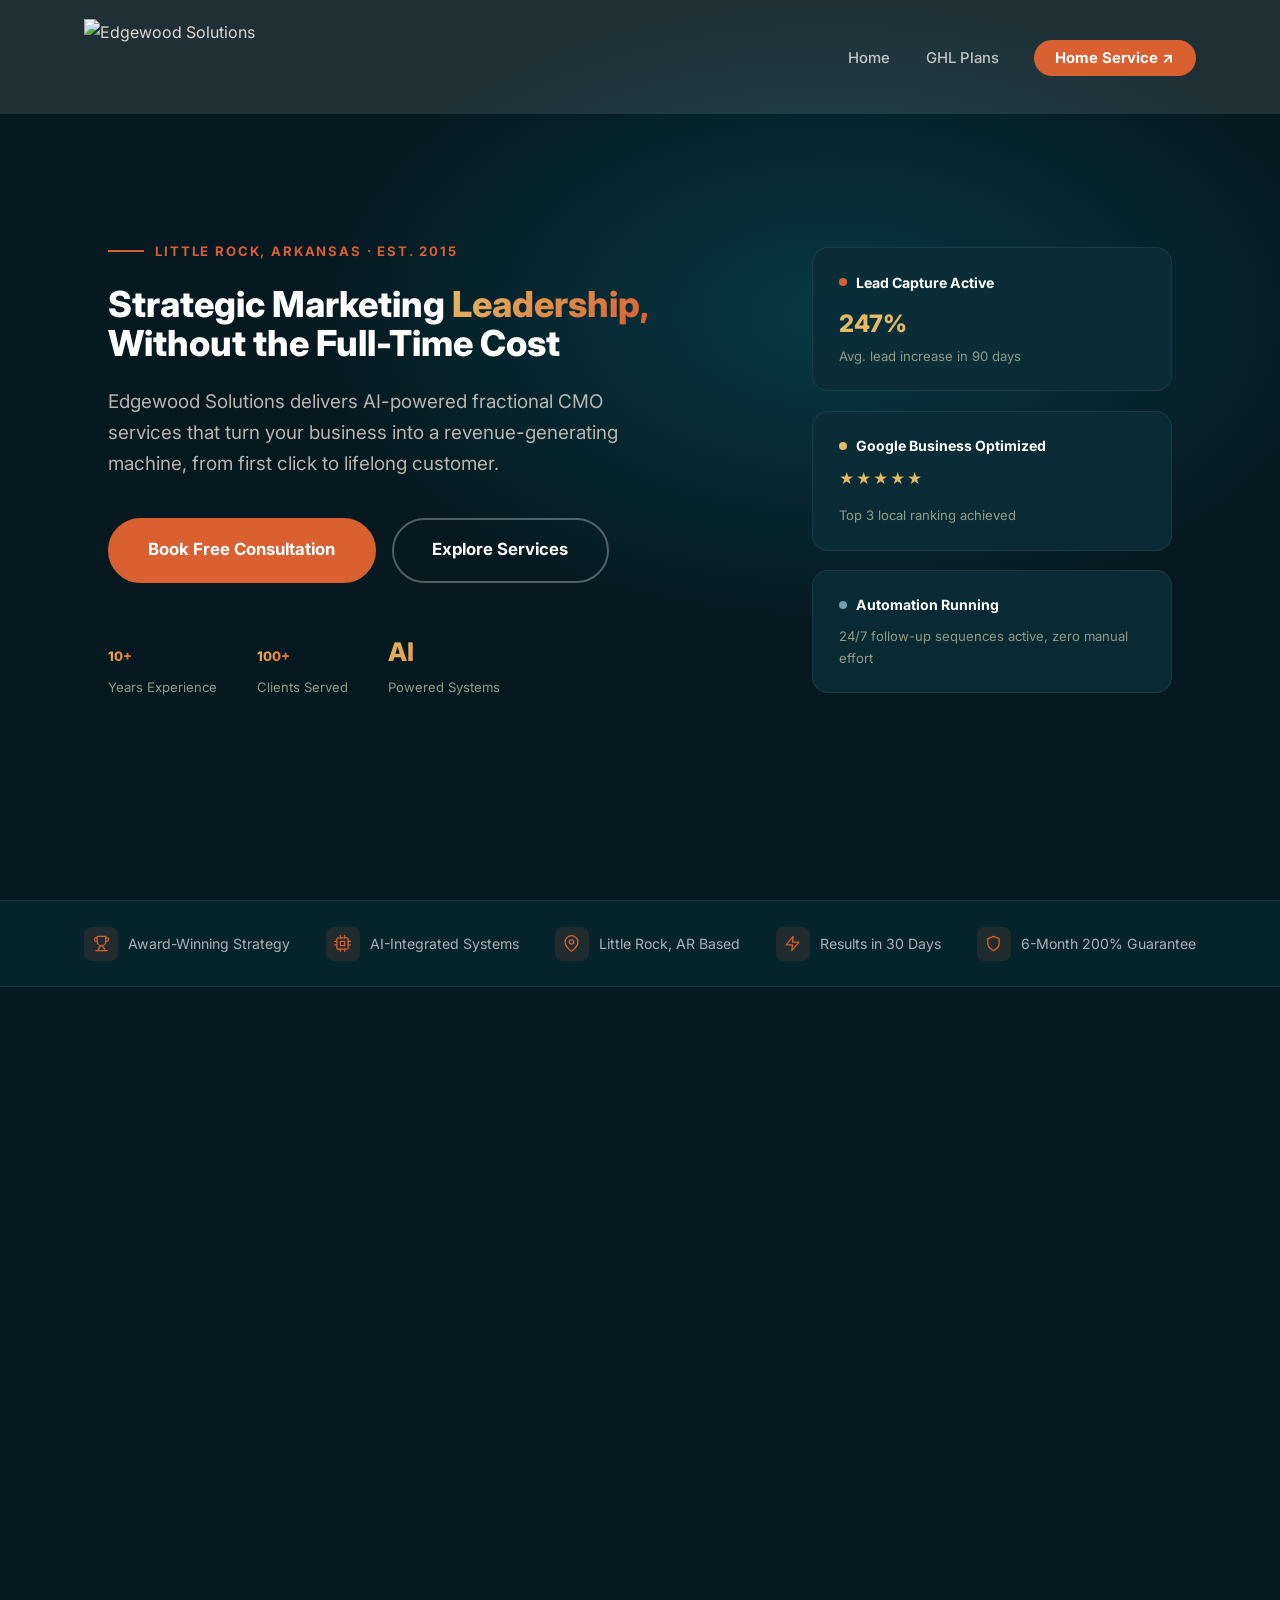
==== commit 397a9594: "Keep Platform and Home Service cards side by side on mobile Co-Authored-By: Claude Sonnet 4.6 <norep" ====
--- a/index.html
+++ b/index.html
@@ -258,7 +258,7 @@
   <!-- ═══════════ GHL CALLOUT ═══════════ -->
   <section class="pad-section">
     <div class="container">
-      <div style="display:grid; grid-template-columns:1fr 1fr; gap:1.4rem; align-items:stretch;">
+      <div class="callout-grid" style="display:grid; grid-template-columns:1fr 1fr; gap:1.4rem; align-items:stretch;">
         <div class="s-card au" style="background:linear-gradient(135deg,rgba(10,78,92,.7),rgba(13,76,82,.5)); border-color:rgba(113,159,174,.25); display:flex; flex-direction:column; justify-content:space-between;">
           <div>
             <span class="badge badge-steel" style="margin-bottom:1.2rem;">Platform</span>
--- a/styles.css
+++ b/styles.css
@@ -101,6 +101,7 @@
 .nav {
   position: fixed; top: 0; left: 0; right: 0; z-index: 999;
   padding: 1.2rem 0; transition: var(--ease);
+  background: rgba(255,255,255,.10);
 }
 .nav.scrolled {
   background: rgba(6,24,32,.97);
@@ -548,7 +549,7 @@
   .footer-grid { grid-template-columns: 1fr 1fr; gap: 2rem; }
   .hero-cards { display: none; }
   .hero-text { max-width: 100%; }
-  .hero-text p { max-width: 100%; }
+  .hero-text p { max-width: 100%; font-size: 1rem; }
   .ps-grid { grid-template-columns: 1fr; }
   .guar-card { flex-direction: column; text-align: center; }
   .cmp-table { font-size: .82rem; }
@@ -557,7 +558,7 @@
 @media (max-width: 720px) {
   :root { --max-w: 100%; }
   .pad-section { padding: 72px 0; }
-  .hero { min-height: auto; padding: 100px 0 72px; }
+  .hero { min-height: auto; padding: 144px 0 72px; }
   .hero-text { max-width: 100%; }
   .services-grid { grid-template-columns: 1fr; }
   .testi-grid { grid-template-columns: 1fr; }
@@ -568,11 +569,20 @@
   .nav-links a { font-size: 1.3rem !important; color: #fff !important; }
   .nav-toggle { display: flex; z-index: 1001; position: relative; }
   .hero-cta, .hs-hero-cta { flex-direction: column; align-items: flex-start; }
+  .hero-cta { margin-bottom: 1.4rem; }
+  .callout-grid { grid-template-columns: 1fr 1fr !important; gap: .85rem !important; }
+  .callout-grid .s-card { padding: 1.2rem 1rem; }
+  .callout-grid .s-card h3 { font-size: .95rem !important; }
+  .callout-grid .s-card p { font-size: .78rem; margin-bottom: 1rem !important; }
+  .callout-grid .btn { font-size: .78rem; padding: .55rem .8rem; }
+  .hero-cta .btn { padding: .65rem 1.4rem; font-size: .88rem; }
   .hs-hero-cta { align-items: center; }
+  .hs-hero-cta .btn { width: 100%; justify-content: center; text-align: center; white-space: normal; padding: .9rem 1.4rem; font-size: .95rem; }
   .cta-strip { padding: 3rem 2rem; }
   .footer-grid { grid-template-columns: 1fr; }
   .footer-bottom { flex-direction: column; text-align: center; }
-  .trust-bar-inner { justify-content: center; }
+  .trust-bar-inner { flex-direction: column; align-items: flex-start; gap: 1rem; }
+  .t-item { width: 100%; }
   .cmp-table { display: none; }
   .s-header { margin-bottom: 3rem; }
   .training-card { padding: 2rem 1.6rem; }
@@ -585,6 +595,6 @@
   .ps-grid { gap: 1.2rem; }
   .container { padding: 0 1.1rem; }
   .t-item { font-size: .8rem; }
-  .trust-bar-inner { gap: .9rem; }
+  .trust-bar-inner { gap: .85rem; }
   .about-badge { font-size: .88rem; }
 }
